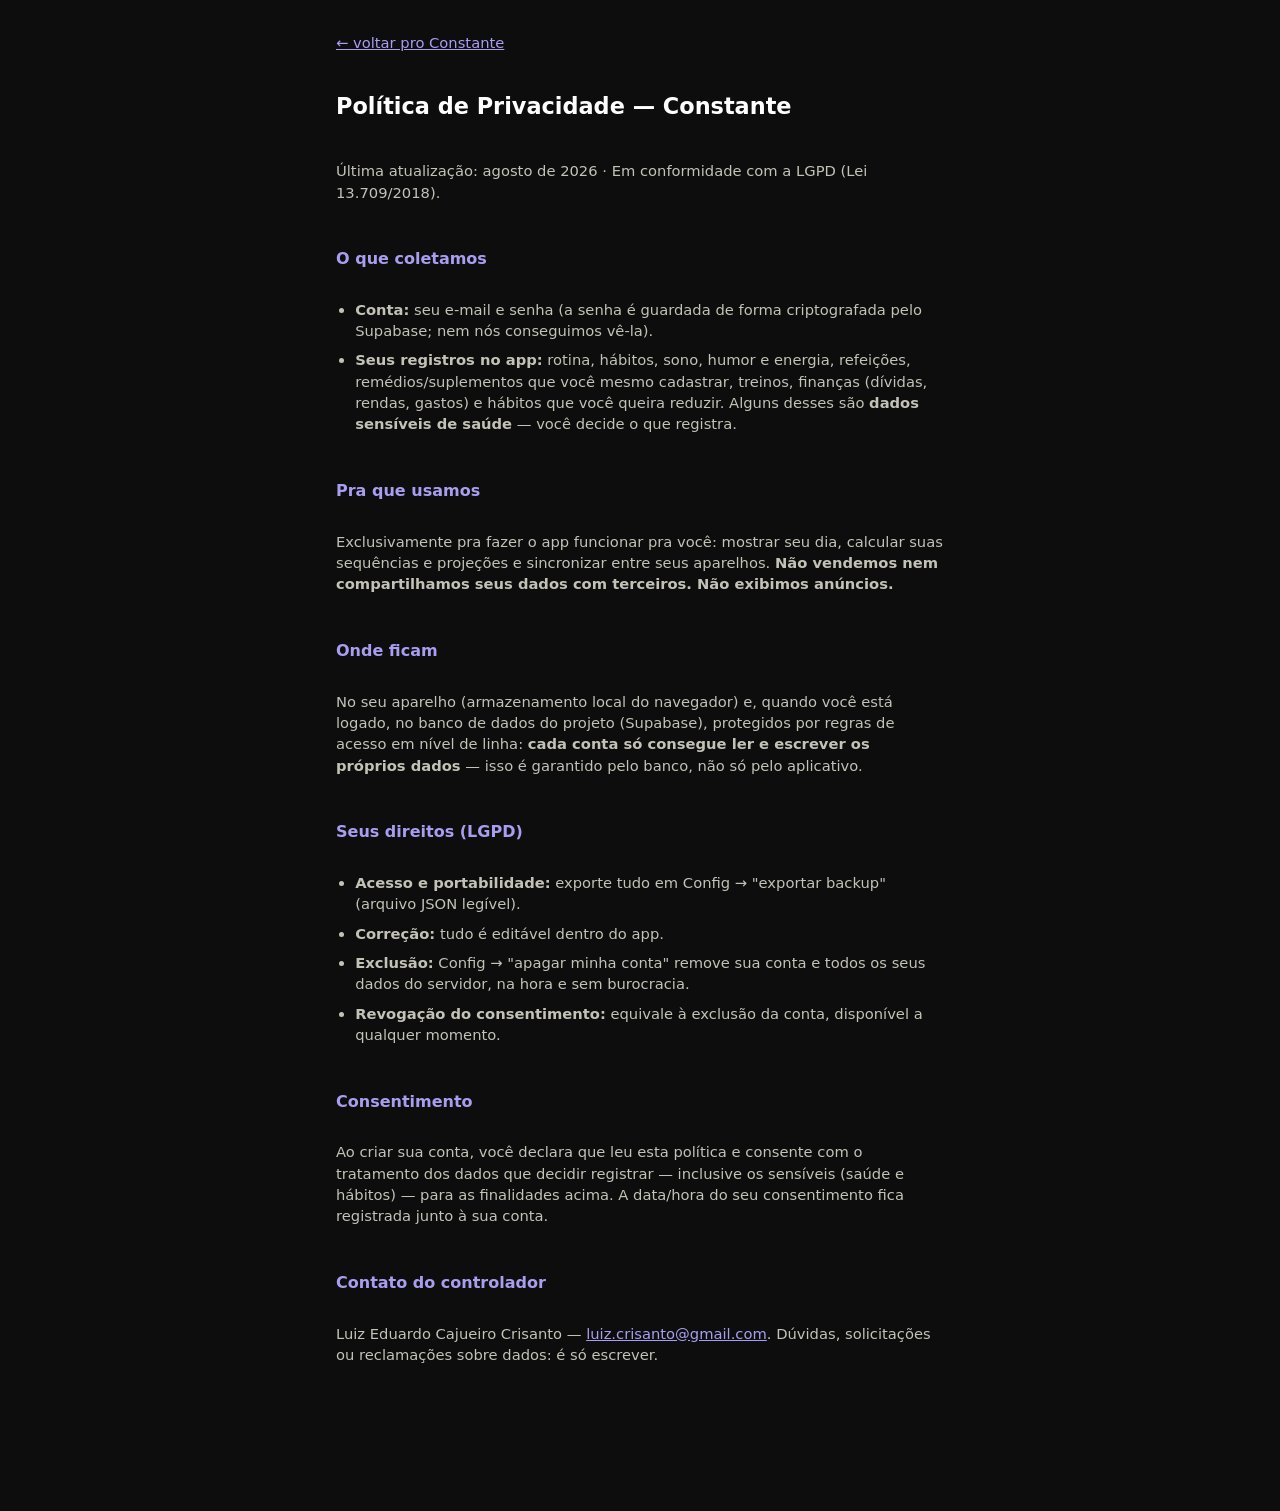
==== privacidade.html @ ffb2d867 "feat: sistema de contas multiusuário (login, LGPD e sync por usuário) - login/cadastro por e-mail e " ====
<!DOCTYPE html>
<html lang="pt-BR">
<head>
  <meta charset="UTF-8">
  <meta name="viewport" content="width=device-width, initial-scale=1.0">
  <meta name="theme-color" content="#0d0d0d">
  <title>Política de Privacidade — Constante</title>
  <link rel="icon" type="image/png" href="assets/icons/icon-192.png">
  <link rel="stylesheet" href="css/styles.css">
  <style>
    .pagina{ max-width:640px; margin:0 auto; padding:1.5rem 1rem 4rem; }
    .pagina h1{ font-size:1.4rem; margin:1rem 0; }
    .pagina h2{ font-size:1rem; margin:1.4rem 0 0.4rem; color:var(--brand-strong);
      text-transform:none; letter-spacing:0; }
    .pagina p, .pagina li{ color:var(--ink-2); font-size:0.92rem; margin:0.5rem 0; }
    .pagina ul{ margin-left:1.2rem; }
  </style>
</head>
<body>
  <main class="pagina">
    <p><a href="index.html">← voltar pro Constante</a></p>
    <h1>Política de Privacidade — Constante</h1>
    <p class="muted">Última atualização: agosto de 2026 · Em conformidade com a LGPD (Lei 13.709/2018).</p>

    <h2>O que coletamos</h2>
    <ul>
      <li><b>Conta:</b> seu e-mail e senha (a senha é guardada de forma criptografada pelo Supabase; nem nós conseguimos vê-la).</li>
      <li><b>Seus registros no app:</b> rotina, hábitos, sono, humor e energia, refeições, remédios/suplementos que você mesmo cadastrar, treinos, finanças (dívidas, rendas, gastos) e hábitos que você queira reduzir. Alguns desses são <b>dados sensíveis de saúde</b> — você decide o que registra.</li>
    </ul>

    <h2>Pra que usamos</h2>
    <p>Exclusivamente pra fazer o app funcionar pra você: mostrar seu dia, calcular suas sequências e projeções e sincronizar entre seus aparelhos. <b>Não vendemos nem compartilhamos seus dados com terceiros. Não exibimos anúncios.</b></p>

    <h2>Onde ficam</h2>
    <p>No seu aparelho (armazenamento local do navegador) e, quando você está logado, no banco de dados do projeto (Supabase), protegidos por regras de acesso em nível de linha: <b>cada conta só consegue ler e escrever os próprios dados</b> — isso é garantido pelo banco, não só pelo aplicativo.</p>

    <h2>Seus direitos (LGPD)</h2>
    <ul>
      <li><b>Acesso e portabilidade:</b> exporte tudo em Config → "exportar backup" (arquivo JSON legível).</li>
      <li><b>Correção:</b> tudo é editável dentro do app.</li>
      <li><b>Exclusão:</b> Config → "apagar minha conta" remove sua conta e todos os seus dados do servidor, na hora e sem burocracia.</li>
      <li><b>Revogação do consentimento:</b> equivale à exclusão da conta, disponível a qualquer momento.</li>
    </ul>

    <h2>Consentimento</h2>
    <p>Ao criar sua conta, você declara que leu esta política e consente com o tratamento dos dados que decidir registrar — inclusive os sensíveis (saúde e hábitos) — para as finalidades acima. A data/hora do seu consentimento fica registrada junto à sua conta.</p>

    <h2>Contato do controlador</h2>
    <p>Luiz Eduardo Cajueiro Crisanto — <a href="mailto:luiz.crisanto@gmail.com">luiz.crisanto@gmail.com</a>. Dúvidas, solicitações ou reclamações sobre dados: é só escrever.</p>
  </main>
</body>
</html>
---- css/styles.css ----
/* ============================================================
   CONSTANTE — estilos (mobile-first, GSD PRO)
   1. Reset/Base  2. Topbar  3. Navegação  4. Cartões/UI
   5. Hoje  6. Rotina  7. Dieta  8. Grana  9. Mente
   10. Config  11. Modais/SOS  12. Utilitários  13. Media queries
   ============================================================ */
@import url('variables.css');

/* ---------- 1. Reset / Base ---------- */
*,*::before,*::after{ box-sizing:border-box; margin:0; padding:0; }
html{ -webkit-text-size-adjust:100%; }
body{
  font-family:var(--font); background:var(--bg); color:var(--ink);
  line-height:1.45; min-height:100dvh;
  padding-bottom:calc(var(--nav-h) + env(safe-area-inset-bottom, 0px) + 12px);
}
img{ max-width:100%; height:auto; }
button{ font:inherit; color:inherit; background:none; border:none; cursor:pointer; }
input,select,textarea{
  font:inherit; color:var(--ink); background:var(--surface-2);
  border:1px solid var(--border); border-radius:var(--radius-sm);
  padding:0.55rem 0.7rem; width:100%;
}
input:focus,select:focus,textarea:focus,button:focus-visible{
  outline:2px solid var(--brand); outline-offset:1px;
}
h1,h2,h3{ line-height:1.2; }
a{ color:var(--brand-strong); }

/* ---------- 2. Topbar ---------- */
.topbar{
  position:sticky; top:0; z-index:40; height:var(--top-h);
  display:flex; align-items:center; gap:var(--sp-sm);
  padding:0 var(--sp-md);
  background:rgba(13,13,13,0.92); backdrop-filter:blur(10px);
  border-bottom:1px solid var(--border);
}
.topbar .logo{ font-weight:800; letter-spacing:0.4px; font-size:1.05rem; }
.topbar .logo em{ font-style:normal; color:var(--brand-strong); }
.topbar .stats{ margin-left:auto; display:flex; gap:var(--sp-sm); align-items:center; }
.pill{
  display:inline-flex; align-items:center; gap:0.3rem;
  background:var(--surface-2); border:1px solid var(--border);
  border-radius:999px; padding:0.22rem 0.65rem;
  font-size:0.82rem; font-weight:700; white-space:nowrap;
}
.pill.warn{ background:var(--warning-soft); }
.pill button{ padding:0; }

/* ---------- 3. Navegação inferior ---------- */
.bottom-nav{
  position:fixed; left:0; right:0; bottom:0; z-index:40;
  height:calc(var(--nav-h) + env(safe-area-inset-bottom, 0px));
  padding-bottom:env(safe-area-inset-bottom, 0px);
  display:flex; background:rgba(20,20,19,0.97);
  border-top:1px solid var(--border); backdrop-filter:blur(10px);
}
.bottom-nav button{
  flex:1; display:flex; flex-direction:column; align-items:center; justify-content:center;
  gap:2px; font-size:0.66rem; color:var(--ink-mute); font-weight:600;
}
.bottom-nav button .ic{ font-size:1.25rem; line-height:1; }
.bottom-nav button.ativo{ color:var(--brand-strong); }
.bottom-nav button.ativo .ic{ transform:translateY(-1px); }

/* ---------- 4. Cartões / UI ---------- */
main{ max-width:640px; margin:0 auto; padding:var(--sp-md); display:grid; gap:var(--sp-md); }
.card{
  background:var(--surface); border:1px solid var(--border);
  border-radius:var(--radius); padding:var(--sp-md);
}
.card h2{ font-size:0.8rem; text-transform:uppercase; letter-spacing:0.08em;
  color:var(--ink-mute); margin-bottom:var(--sp-sm); font-weight:700; }
.card h2 .dir{ float:right; }
.muted{ color:var(--ink-mute); font-size:0.85rem; }
.small{ font-size:0.8rem; }
.sec{ color:var(--ink-2); }
.num{ font-variant-numeric:tabular-nums; }
.linha{ display:flex; align-items:center; gap:var(--sp-sm); }
.linha .esq{ margin-right:auto; }
.chip{
  display:inline-block; border:1px solid var(--border); border-radius:999px;
  padding:0.15rem 0.6rem; font-size:0.78rem; color:var(--ink-2); background:var(--surface-2);
}
.btn{
  display:inline-flex; align-items:center; justify-content:center; gap:0.4rem;
  background:var(--brand); color:#0d0d0d; font-weight:800;
  border-radius:var(--radius-sm); padding:0.6rem 1rem; font-size:0.92rem;
}
.btn:active{ transform:scale(0.98); }
.btn.sec-btn{ background:var(--surface-2); color:var(--ink); border:1px solid var(--border); font-weight:700; }
.btn.perigo{ background:var(--critical-soft); color:#f3a1a1; border:1px solid rgba(208,59,59,0.4); }
.btn.mini{ padding:0.3rem 0.6rem; font-size:0.8rem; border-radius:8px; }
.btn.bloco{ width:100%; }
.progress{
  height:10px; background:var(--surface-3); border-radius:999px; overflow:hidden;
}
.progress > span{ display:block; height:100%; border-radius:999px;
  background:var(--brand); transition:width 0.4s ease; }
.progress.azul > span{ background:var(--series-1); }
.progress.verde > span{ background:var(--good); }
.progress.fina{ height:6px; }

/* ---------- 5. Hoje ---------- */
.saudacao h1{ font-size:1.35rem; margin-bottom:2px; }
.frase{ color:var(--ink-2); font-size:0.9rem; font-style:italic; }
.agora{
  border-left:3px solid var(--brand); padding-left:0.7rem; margin-top:var(--sp-sm);
}
.hab{
  display:flex; align-items:center; gap:0.7rem; width:100%;
  padding:0.6rem 0.4rem; border-radius:var(--radius-sm); text-align:left;
  border-bottom:1px solid var(--grid);
}
.hab:last-child{ border-bottom:none; }
.hab .ic{ font-size:1.3rem; width:2rem; text-align:center; flex:none; }
.hab .nome{ flex:1; font-weight:600; font-size:0.95rem; }
.hab .sub{ display:block; font-weight:400; font-size:0.78rem; color:var(--ink-mute); }
.hab .streak{ font-size:0.8rem; color:var(--ink-2); font-weight:700; white-space:nowrap; }
.hab .check{
  width:1.7rem; height:1.7rem; border-radius:50%; flex:none;
  border:2px solid var(--baseline); display:grid; place-items:center;
  font-size:0.95rem; color:transparent; transition:all 0.15s ease;
}
.hab.feito .check{ background:var(--good); border-color:var(--good); color:#fff; }
.hab.falhou{ opacity:0.75; }
.hab.falhou .check{ background:var(--critical-soft); border-color:var(--critical); color:var(--critical); }
.hab.feito .nome{ text-decoration:line-through; text-decoration-color:rgba(255,255,255,0.35); }
.deslize-btn{ font-size:0.72rem; color:var(--ink-mute); text-decoration:underline; padding:0.2rem; }
.grupo-titulo{ margin:0.6rem 0 0.1rem; font-size:0.75rem; color:var(--ink-mute);
  text-transform:uppercase; letter-spacing:0.06em; font-weight:700; }
.agua-controles{ display:flex; gap:var(--sp-sm); align-items:center; flex-wrap:wrap; }
.check-lista .item{ display:flex; gap:0.6rem; align-items:flex-start; width:100%;
  text-align:left; padding:0.45rem 0.2rem; border-bottom:1px solid var(--grid); }
.check-lista .item:last-child{ border-bottom:none; }
.check-lista .box{ width:1.25rem; height:1.25rem; border-radius:6px; flex:none; margin-top:2px;
  border:2px solid var(--baseline); display:grid; place-items:center; font-size:0.75rem; color:transparent; }
.check-lista .item.ok .box{ background:var(--good); border-color:var(--good); color:#fff; }
.escala{ display:flex; gap:0.4rem; }
.escala button{
  flex:1; padding:0.5rem 0; border-radius:var(--radius-sm); font-size:1.15rem;
  background:var(--surface-2); border:1px solid var(--border);
}
.escala button.sel{ background:var(--brand); border-color:var(--brand); }

/* gráfico de barras 7 dias */
.mini-chart{ display:flex; align-items:flex-end; gap:6px; height:88px; padding-top:14px; }
.mini-chart .col{ flex:1; display:flex; flex-direction:column; align-items:center; gap:4px; height:100%; justify-content:flex-end; }
.mini-chart .bar{ width:100%; max-width:26px; background:var(--series-1); border-radius:4px 4px 0 0; min-height:2px; position:relative; }
.mini-chart .bar.apagada{ background:var(--surface-3); }
.mini-chart .col .lbl{ font-size:0.66rem; color:var(--ink-mute); }
.mini-chart .col .val{ font-size:0.66rem; color:var(--ink-2); font-variant-numeric:tabular-nums; height:0.9em; }

/* ---------- 6. Rotina ---------- */
.dias-nav{ display:flex; gap:6px; overflow-x:auto; padding-bottom:4px; }
.dias-nav button{
  flex:1; min-width:3.2rem; padding:0.45rem 0.2rem; border-radius:var(--radius-sm);
  background:var(--surface-2); border:1px solid var(--border);
  font-size:0.8rem; font-weight:700; color:var(--ink-2);
}
.dias-nav button.sel{ background:var(--brand); color:#0d0d0d; border-color:var(--brand); }
.bloco{
  display:flex; gap:0.7rem; padding:0.5rem 0.3rem; border-bottom:1px solid var(--grid);
  align-items:baseline;
}
.bloco:last-child{ border-bottom:none; }
.bloco .hora{ font-variant-numeric:tabular-nums; font-size:0.8rem; color:var(--ink-mute);
  width:5.4rem; flex:none; }
.bloco .txt{ flex:1; font-size:0.92rem; }
.bloco .tag{ width:4px; align-self:stretch; border-radius:2px; flex:none; }
.bloco.agora-marca{ background:var(--surface-2); border-radius:var(--radius-sm); }
.bloco .edit{ color:var(--ink-mute); font-size:0.85rem; padding:0 0.3rem; }

/* ---------- 7. Dieta ---------- */
.refeicao-card{ border-bottom:1px solid var(--grid); padding:0.7rem 0; }
.refeicao-card:last-child{ border-bottom:none; }
.refeicao-card ul{ margin:0.3rem 0 0 1.1rem; font-size:0.88rem; color:var(--ink-2); }
.refeicao-card .subs{ margin-top:0.35rem; }
.refeicao-card .subs li{ color:var(--ink-mute); font-size:0.8rem; }
details summary{ cursor:pointer; color:var(--ink-mute); font-size:0.8rem; margin-top:0.3rem; }
.peso-chart{ width:100%; height:120px; }

/* ---------- 8. Grana ---------- */
.divida{ padding:0.6rem 0; border-bottom:1px solid var(--grid); }
.divida:last-child{ border-bottom:none; }
.divida .topo{ display:flex; align-items:baseline; gap:0.5rem; margin-bottom:0.35rem; }
.divida .topo .nome{ font-weight:700; }
.divida .topo .valores{ margin-left:auto; font-size:0.82rem; color:var(--ink-2); }
.divida.quitada .nome{ text-decoration:line-through; color:var(--ink-mute); }
.tabela{ width:100%; border-collapse:collapse; font-size:0.85rem; }
.tabela th{ text-align:left; color:var(--ink-mute); font-weight:600; font-size:0.75rem;
  text-transform:uppercase; letter-spacing:0.05em; padding:0.35rem 0.4rem;
  border-bottom:1px solid var(--baseline); }
.tabela td{ padding:0.4rem; border-bottom:1px solid var(--grid); vertical-align:top; }
.tabela td.num, .tabela th.num{ text-align:right; }
.gauge-lbl{ display:flex; justify-content:space-between; font-size:0.8rem; color:var(--ink-2); margin-bottom:4px; }

/* ---------- 9. Mente ---------- */
.sono-form{ display:grid; grid-template-columns:1fr 1fr; gap:var(--sp-sm); }
.sono-form label{ font-size:0.75rem; color:var(--ink-mute); display:block; margin-bottom:2px; }
.linha-chart{ display:flex; align-items:flex-end; gap:3px; height:64px; }
.linha-chart .b{ flex:1; background:var(--series-1); border-radius:3px 3px 0 0; min-height:2px; }
.linha-chart .b.vazio{ background:var(--surface-3); }
.conquista{ display:flex; gap:0.7rem; align-items:center; padding:0.45rem 0; border-bottom:1px solid var(--grid); }
.conquista:last-child{ border-bottom:none; }
.conquista .ic{ font-size:1.5rem; width:2.2rem; text-align:center; filter:grayscale(1); opacity:0.4; }
.conquista.ganha .ic{ filter:none; opacity:1; }
.conquista .nome{ font-weight:700; font-size:0.9rem; }
.conquista .desc{ font-size:0.78rem; color:var(--ink-mute); }

/* ---------- 10. Config ---------- */
.cfg-grid{ display:grid; grid-template-columns:1fr 1fr; gap:var(--sp-sm); }
.cfg-grid label, .campo label{ font-size:0.75rem; color:var(--ink-mute); display:block; margin-bottom:2px; }
.campo{ margin-bottom:var(--sp-sm); }
.lista-edit .item-edit{ display:flex; gap:0.5rem; align-items:center; padding:0.4rem 0;
  border-bottom:1px solid var(--grid); font-size:0.9rem; }
.lista-edit .item-edit:last-child{ border-bottom:none; }
.lista-edit .item-edit .nome{ flex:1; }

/* ---------- 11. Modais / SOS ---------- */
.modal-fundo{
  position:fixed; inset:0; z-index:60; background:rgba(0,0,0,0.65);
  display:grid; place-items:end center; backdrop-filter:blur(3px);
}
.modal{
  background:var(--surface); border:1px solid var(--border);
  border-radius:var(--radius) var(--radius) 0 0; width:100%; max-width:640px;
  max-height:88dvh; overflow-y:auto; padding:var(--sp-lg) var(--sp-md) calc(var(--sp-lg) + env(safe-area-inset-bottom,0px));
  box-shadow:var(--shadow);
}
.modal h3{ margin-bottom:var(--sp-sm); }
.modal .acoes{ display:flex; gap:var(--sp-sm); margin-top:var(--sp-md); }
.modal .acoes .btn{ flex:1; }
.sos-fab{
  position:fixed; right:14px; bottom:calc(var(--nav-h) + env(safe-area-inset-bottom,0px) + 14px);
  z-index:45; width:52px; height:52px; border-radius:50%;
  background:var(--surface-2); border:1px solid var(--border);
  font-size:1.5rem; box-shadow:var(--shadow); display:grid; place-items:center;
}
.respira{
  width:150px; height:150px; margin:var(--sp-lg) auto; border-radius:50%;
  background:radial-gradient(circle, rgba(144,133,233,0.5), rgba(144,133,233,0.12));
  display:grid; place-items:center; font-weight:800; font-size:1.05rem;
  transition:transform 3.5s ease-in-out; transform:scale(0.62);
}
.respira.inspira{ transform:scale(1); }
.toast{
  position:fixed; left:50%; transform:translateX(-50%);
  bottom:calc(var(--nav-h) + 20px); z-index:70;
  background:var(--surface-2); border:1px solid var(--border); color:var(--ink);
  border-radius:999px; padding:0.55rem 1.1rem; font-size:0.88rem; font-weight:600;
  box-shadow:var(--shadow); max-width:92vw; text-align:center;
}

/* ---------- 12. Utilitários ---------- */
.grid-2{ display:grid; grid-template-columns:1fr 1fr; gap:var(--sp-sm); }
.mt{ margin-top:var(--sp-sm); } .mt-lg{ margin-top:var(--sp-md); }
.centro{ text-align:center; }
.escondido{ display:none !important; }
.aviso{
  background:var(--warning-soft); border:1px solid rgba(250,178,25,0.35);
  border-radius:var(--radius-sm); padding:0.6rem 0.8rem; font-size:0.82rem; color:var(--ink-2);
}
.ok-box{ background:var(--good-soft); border:1px solid rgba(12,163,12,0.35);
  border-radius:var(--radius-sm); padding:0.6rem 0.8rem; font-size:0.85rem; }
.hero-num{ font-size:2rem; font-weight:800; }
.hero-sub{ font-size:0.8rem; color:var(--ink-mute); }

/* ---------- 12b. Login (modo produto) ---------- */
.modo-login .bottom-nav, .modo-login .sos-fab, .modo-login .topbar .stats,
.modo-login .topbar [data-nav="config"]{ display:none; }
.login-wrap{ max-width:400px; margin:7dvh auto 0; padding:var(--sp-md); display:grid; gap:var(--sp-md); }
.login-logo{ text-align:center; font-size:1.9rem; font-weight:800; letter-spacing:0.4px; }
.login-logo em{ font-style:normal; color:var(--brand-strong); }
.login-tag{ text-align:center; color:var(--ink-mute); font-size:0.88rem; margin-top:-0.8rem; }
.login-consent{ display:flex; gap:0.5rem; align-items:flex-start; font-size:0.8rem;
  color:var(--ink-2); margin-top:var(--sp-sm); }
.login-consent input{ width:auto; margin-top:2px; flex:none; }
.login-links{ display:flex; justify-content:space-between; font-size:0.85rem; }
.login-links button{ color:var(--brand-strong); text-decoration:underline; padding:0.2rem; }

/* ---------- 13. Media queries (mobile-first) ---------- */
@media (min-width:768px){
  main{ max-width:720px; padding:var(--sp-lg); }
  .sono-form{ grid-template-columns:repeat(4,1fr); }
  .modal-fundo{ place-items:center; }
  .modal{ border-radius:var(--radius); }
}
@media (min-width:1024px){
  main{ max-width:860px; }
}
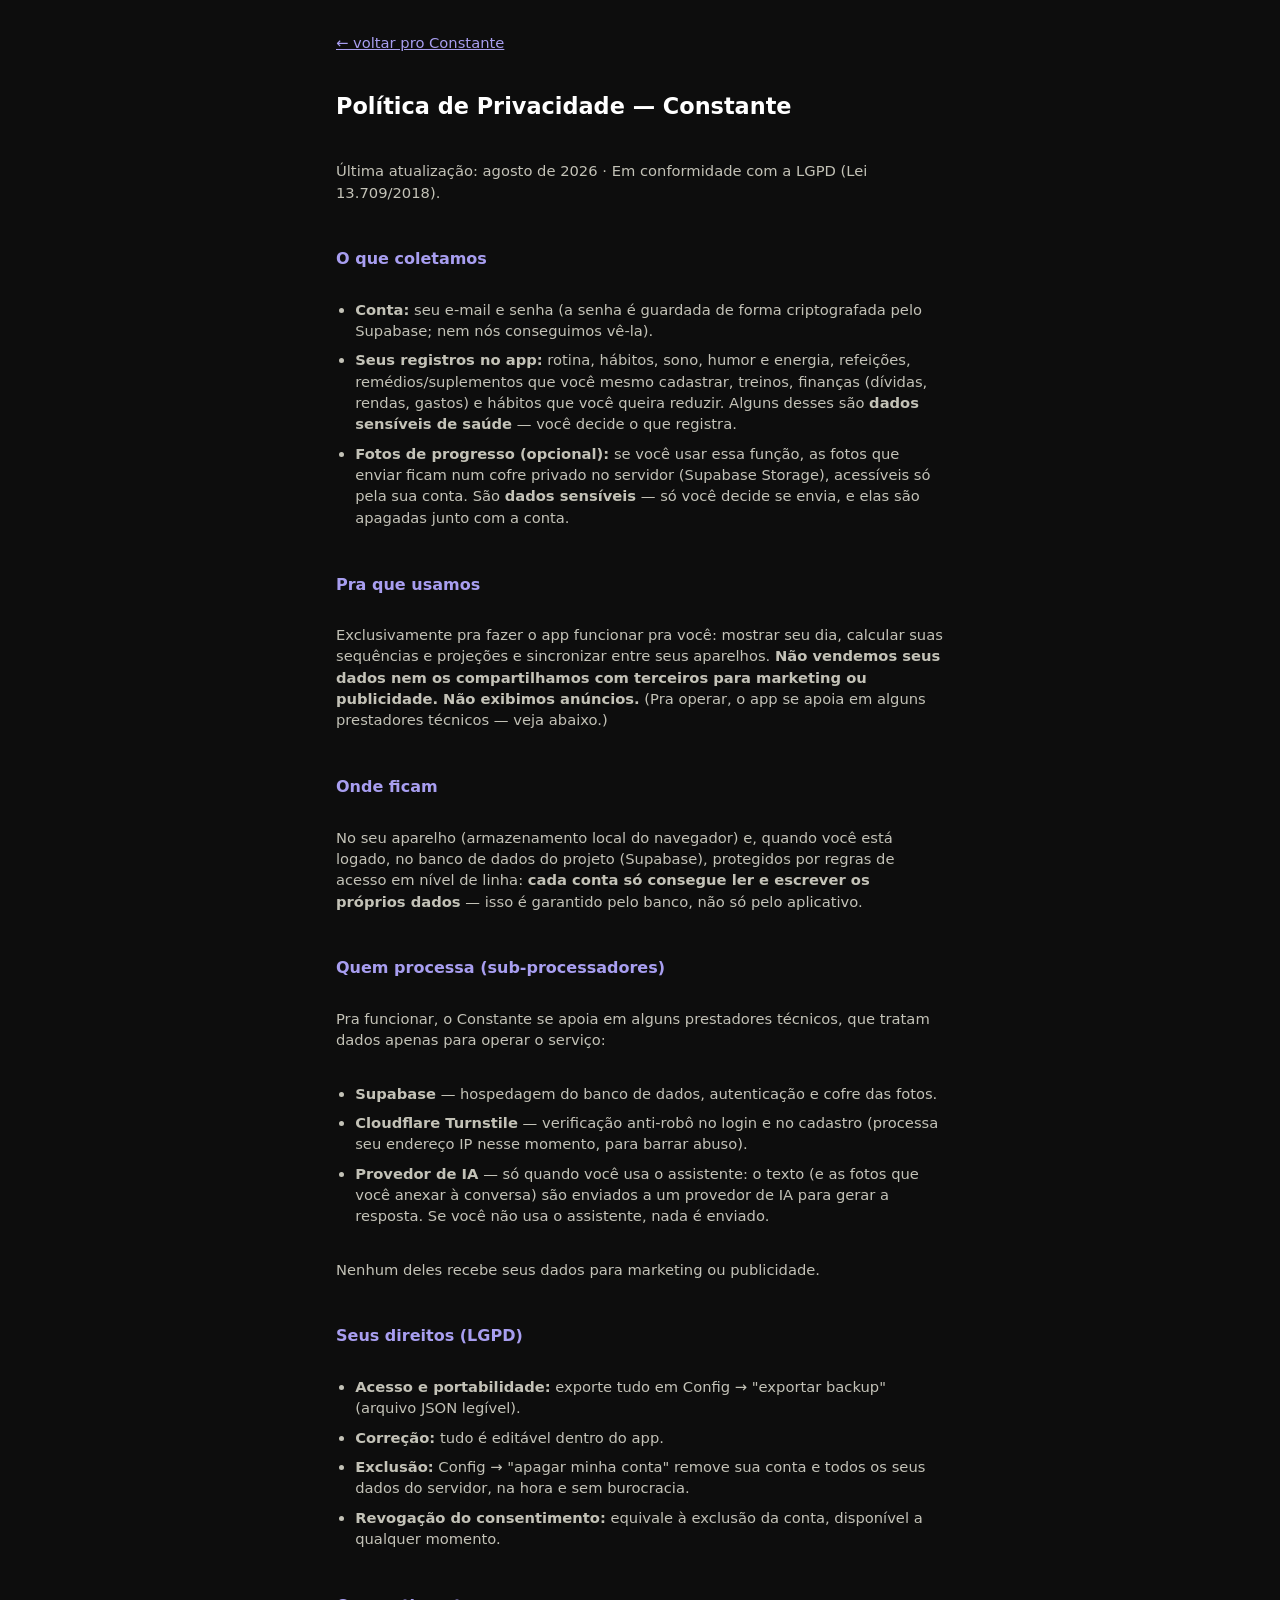
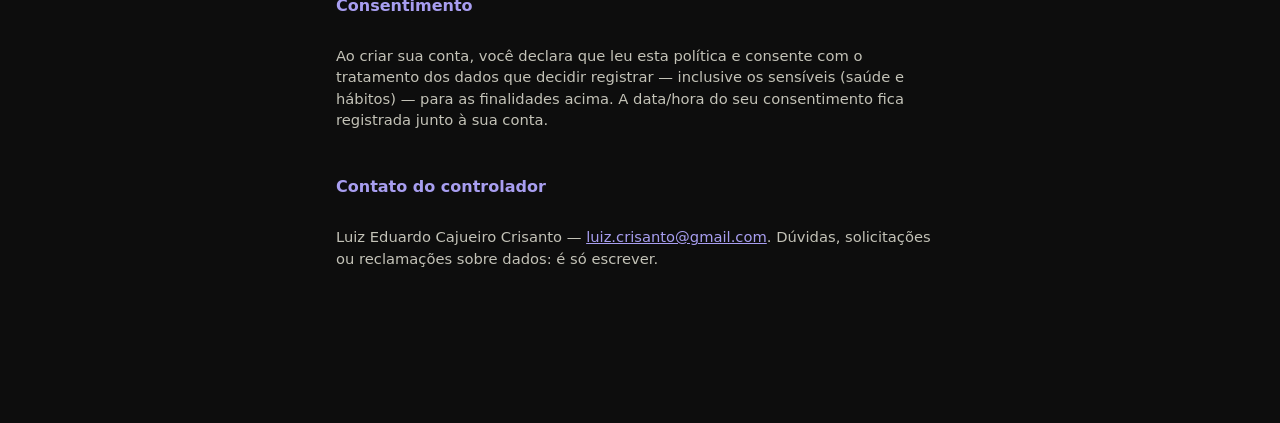
==== commit 3b7185d7: "fix critico de sync + LGPD + remove dados pessoais + polimento (v20)" ====
--- a/privacidade.html
+++ b/privacidade.html
@@ -26,13 +26,23 @@
     <ul>
       <li><b>Conta:</b> seu e-mail e senha (a senha é guardada de forma criptografada pelo Supabase; nem nós conseguimos vê-la).</li>
       <li><b>Seus registros no app:</b> rotina, hábitos, sono, humor e energia, refeições, remédios/suplementos que você mesmo cadastrar, treinos, finanças (dívidas, rendas, gastos) e hábitos que você queira reduzir. Alguns desses são <b>dados sensíveis de saúde</b> — você decide o que registra.</li>
+      <li><b>Fotos de progresso (opcional):</b> se você usar essa função, as fotos que enviar ficam num cofre privado no servidor (Supabase Storage), acessíveis só pela sua conta. São <b>dados sensíveis</b> — só você decide se envia, e elas são apagadas junto com a conta.</li>
     </ul>
 
     <h2>Pra que usamos</h2>
-    <p>Exclusivamente pra fazer o app funcionar pra você: mostrar seu dia, calcular suas sequências e projeções e sincronizar entre seus aparelhos. <b>Não vendemos nem compartilhamos seus dados com terceiros. Não exibimos anúncios.</b></p>
+    <p>Exclusivamente pra fazer o app funcionar pra você: mostrar seu dia, calcular suas sequências e projeções e sincronizar entre seus aparelhos. <b>Não vendemos seus dados nem os compartilhamos com terceiros para marketing ou publicidade. Não exibimos anúncios.</b> (Pra operar, o app se apoia em alguns prestadores técnicos — veja abaixo.)</p>
 
     <h2>Onde ficam</h2>
     <p>No seu aparelho (armazenamento local do navegador) e, quando você está logado, no banco de dados do projeto (Supabase), protegidos por regras de acesso em nível de linha: <b>cada conta só consegue ler e escrever os próprios dados</b> — isso é garantido pelo banco, não só pelo aplicativo.</p>
+
+    <h2>Quem processa (sub-processadores)</h2>
+    <p>Pra funcionar, o Constante se apoia em alguns prestadores técnicos, que tratam dados apenas para operar o serviço:</p>
+    <ul>
+      <li><b>Supabase</b> — hospedagem do banco de dados, autenticação e cofre das fotos.</li>
+      <li><b>Cloudflare Turnstile</b> — verificação anti-robô no login e no cadastro (processa seu endereço IP nesse momento, para barrar abuso).</li>
+      <li><b>Provedor de IA</b> — só quando você usa o assistente: o texto (e as fotos que você anexar à conversa) são enviados a um provedor de IA para gerar a resposta. Se você não usa o assistente, nada é enviado.</li>
+    </ul>
+    <p>Nenhum deles recebe seus dados para marketing ou publicidade.</p>
 
     <h2>Seus direitos (LGPD)</h2>
     <ul>
--- a/css/styles.css
+++ b/css/styles.css
@@ -1,18 +1,11 @@
-/* ============================================================
-   CONSTANTE — estilos (mobile-first, GSD PRO)
-   1. Reset/Base  2. Topbar  3. Navegação  4. Cartões/UI
-   5. Hoje  6. Rotina  7. Dieta  8. Grana  9. Mente
-   10. Config  11. Modais/SOS  12. Utilitários  13. Media queries
-   ============================================================ */
 @import url('variables.css');
 
-/* ---------- 1. Reset / Base ---------- */
 *,*::before,*::after{ box-sizing:border-box; margin:0; padding:0; }
 html{ -webkit-text-size-adjust:100%; }
 body{
   font-family:var(--font); background:var(--bg); color:var(--ink);
   line-height:1.45; min-height:100dvh;
-  padding-bottom:calc(var(--nav-h) + env(safe-area-inset-bottom, 0px) + 12px);
+  padding-bottom:calc(var(--nav-h) + env(safe-area-inset-bottom, 0px) + 20px);
 }
 img{ max-width:100%; height:auto; }
 button{ font:inherit; color:inherit; background:none; border:none; cursor:pointer; }
@@ -27,12 +20,11 @@
 h1,h2,h3{ line-height:1.2; }
 a{ color:var(--brand-strong); }
 
-/* ---------- 2. Topbar ---------- */
 .topbar{
   position:sticky; top:0; z-index:40; height:var(--top-h);
   display:flex; align-items:center; gap:var(--sp-sm);
   padding:0 var(--sp-md);
-  background:rgba(13,13,13,0.92); backdrop-filter:blur(10px);
+  background:var(--bg);
   border-bottom:1px solid var(--border);
 }
 .topbar .logo{ font-weight:800; letter-spacing:0.4px; font-size:1.05rem; }
@@ -47,14 +39,17 @@
 .pill.warn{ background:var(--warning-soft); }
 .pill button{ padding:0; }
 
-/* ---------- 3. Navegação inferior ---------- */
 .bottom-nav{
   position:fixed; left:0; right:0; bottom:0; z-index:40;
   height:calc(var(--nav-h) + env(safe-area-inset-bottom, 0px));
   padding-bottom:env(safe-area-inset-bottom, 0px);
-  display:flex; background:rgba(20,20,19,0.97);
-  border-top:1px solid var(--border); backdrop-filter:blur(10px);
-}
+  display:flex; background:var(--surface);
+  border-top:1px solid var(--border);
+  transition:transform 0.2s ease;
+}
+/* teclado do celular aberto → esconde a barra pra não cobrir o campo */
+body.teclado-aberto .bottom-nav{ transform:translateY(110%); }
+body.teclado-aberto .sos-fab{ display:none; }
 .bottom-nav button{
   flex:1; display:flex; flex-direction:column; align-items:center; justify-content:center;
   gap:2px; font-size:0.66rem; color:var(--ink-mute); font-weight:600;
@@ -63,7 +58,6 @@
 .bottom-nav button.ativo{ color:var(--brand-strong); }
 .bottom-nav button.ativo .ic{ transform:translateY(-1px); }
 
-/* ---------- 4. Cartões / UI ---------- */
 main{ max-width:640px; margin:0 auto; padding:var(--sp-md); display:grid; gap:var(--sp-md); }
 .card{
   background:var(--surface); border:1px solid var(--border);
@@ -101,7 +95,6 @@
 .progress.verde > span{ background:var(--good); }
 .progress.fina{ height:6px; }
 
-/* ---------- 5. Hoje ---------- */
 .saudacao h1{ font-size:1.35rem; margin-bottom:2px; }
 .frase{ color:var(--ink-2); font-size:0.9rem; font-style:italic; }
 .agora{
@@ -143,7 +136,6 @@
 }
 .escala button.sel{ background:var(--brand); border-color:var(--brand); }
 
-/* gráfico de barras 7 dias */
 .mini-chart{ display:flex; align-items:flex-end; gap:6px; height:88px; padding-top:14px; }
 .mini-chart .col{ flex:1; display:flex; flex-direction:column; align-items:center; gap:4px; height:100%; justify-content:flex-end; }
 .mini-chart .bar{ width:100%; max-width:26px; background:var(--series-1); border-radius:4px 4px 0 0; min-height:2px; position:relative; }
@@ -151,7 +143,6 @@
 .mini-chart .col .lbl{ font-size:0.66rem; color:var(--ink-mute); }
 .mini-chart .col .val{ font-size:0.66rem; color:var(--ink-2); font-variant-numeric:tabular-nums; height:0.9em; }
 
-/* ---------- 6. Rotina ---------- */
 .dias-nav{ display:flex; gap:6px; overflow-x:auto; padding-bottom:4px; }
 .dias-nav button{
   flex:1; min-width:3.2rem; padding:0.45rem 0.2rem; border-radius:var(--radius-sm);
@@ -171,7 +162,6 @@
 .bloco.agora-marca{ background:var(--surface-2); border-radius:var(--radius-sm); }
 .bloco .edit{ color:var(--ink-mute); font-size:0.85rem; padding:0 0.3rem; }
 
-/* ---------- 7. Dieta ---------- */
 .refeicao-card{ border-bottom:1px solid var(--grid); padding:0.7rem 0; }
 .refeicao-card:last-child{ border-bottom:none; }
 .refeicao-card ul{ margin:0.3rem 0 0 1.1rem; font-size:0.88rem; color:var(--ink-2); }
@@ -180,7 +170,6 @@
 details summary{ cursor:pointer; color:var(--ink-mute); font-size:0.8rem; margin-top:0.3rem; }
 .peso-chart{ width:100%; height:120px; }
 
-/* ---------- 8. Grana ---------- */
 .divida{ padding:0.6rem 0; border-bottom:1px solid var(--grid); }
 .divida:last-child{ border-bottom:none; }
 .divida .topo{ display:flex; align-items:baseline; gap:0.5rem; margin-bottom:0.35rem; }
@@ -195,7 +184,6 @@
 .tabela td.num, .tabela th.num{ text-align:right; }
 .gauge-lbl{ display:flex; justify-content:space-between; font-size:0.8rem; color:var(--ink-2); margin-bottom:4px; }
 
-/* ---------- 9. Mente ---------- */
 .sono-form{ display:grid; grid-template-columns:1fr 1fr; gap:var(--sp-sm); }
 .sono-form label{ font-size:0.75rem; color:var(--ink-mute); display:block; margin-bottom:2px; }
 .linha-chart{ display:flex; align-items:flex-end; gap:3px; height:64px; }
@@ -208,7 +196,6 @@
 .conquista .nome{ font-weight:700; font-size:0.9rem; }
 .conquista .desc{ font-size:0.78rem; color:var(--ink-mute); }
 
-/* ---------- 10. Config ---------- */
 .cfg-grid{ display:grid; grid-template-columns:1fr 1fr; gap:var(--sp-sm); }
 .cfg-grid label, .campo label{ font-size:0.75rem; color:var(--ink-mute); display:block; margin-bottom:2px; }
 .campo{ margin-bottom:var(--sp-sm); }
@@ -217,7 +204,6 @@
 .lista-edit .item-edit:last-child{ border-bottom:none; }
 .lista-edit .item-edit .nome{ flex:1; }
 
-/* ---------- 11. Modais / SOS ---------- */
 .modal-fundo{
   position:fixed; inset:0; z-index:60; background:rgba(0,0,0,0.65);
   display:grid; place-items:end center; backdrop-filter:blur(3px);
@@ -252,7 +238,6 @@
   box-shadow:var(--shadow); max-width:92vw; text-align:center;
 }
 
-/* ---------- 12. Utilitários ---------- */
 .grid-2{ display:grid; grid-template-columns:1fr 1fr; gap:var(--sp-sm); }
 .mt{ margin-top:var(--sp-sm); } .mt-lg{ margin-top:var(--sp-md); }
 .centro{ text-align:center; }
@@ -266,7 +251,6 @@
 .hero-num{ font-size:2rem; font-weight:800; }
 .hero-sub{ font-size:0.8rem; color:var(--ink-mute); }
 
-/* ---------- 12b. Login (modo produto) ---------- */
 .modo-login .bottom-nav, .modo-login .sos-fab, .modo-login .topbar .stats,
 .modo-login .topbar [data-nav="config"]{ display:none; }
 .login-wrap{ max-width:400px; margin:7dvh auto 0; padding:var(--sp-md); display:grid; gap:var(--sp-md); }
@@ -279,7 +263,6 @@
 .login-links{ display:flex; justify-content:space-between; font-size:0.85rem; }
 .login-links button{ color:var(--brand-strong); text-decoration:underline; padding:0.2rem; }
 
-/* ---------- 13. Media queries (mobile-first) ---------- */
 @media (min-width:768px){
   main{ max-width:720px; padding:var(--sp-lg); }
   .sono-form{ grid-template-columns:repeat(4,1fr); }
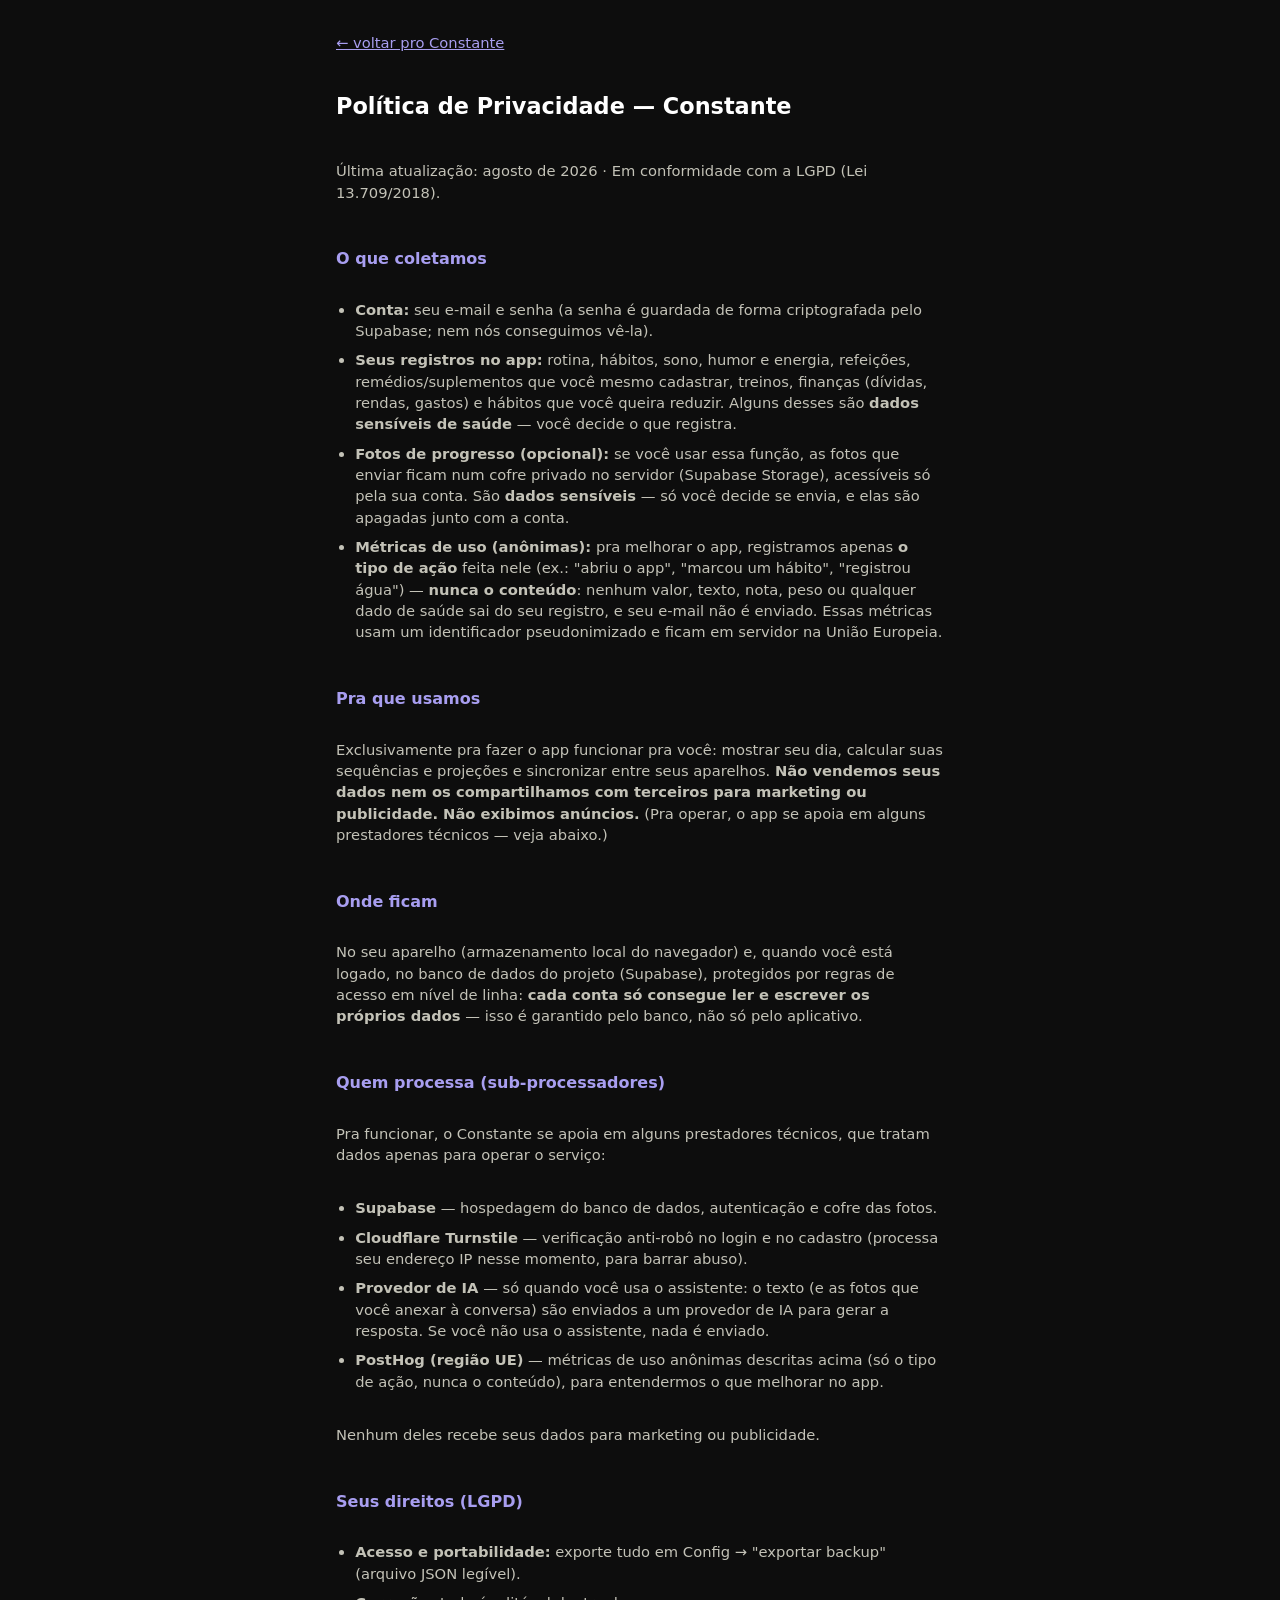
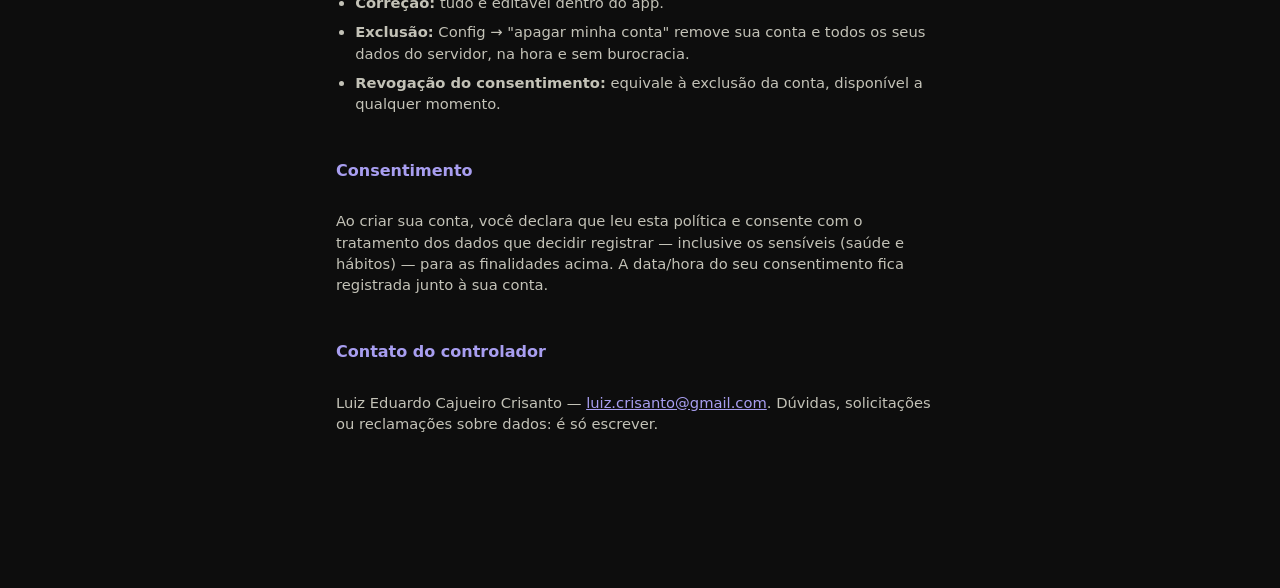
==== commit 45fbc41a: "v30: central de novidades, metricas de uso e assistente mais barato" -m "- Card 'Novidades' no Hoje " ====
--- a/privacidade.html
+++ b/privacidade.html
@@ -27,6 +27,7 @@
       <li><b>Conta:</b> seu e-mail e senha (a senha é guardada de forma criptografada pelo Supabase; nem nós conseguimos vê-la).</li>
       <li><b>Seus registros no app:</b> rotina, hábitos, sono, humor e energia, refeições, remédios/suplementos que você mesmo cadastrar, treinos, finanças (dívidas, rendas, gastos) e hábitos que você queira reduzir. Alguns desses são <b>dados sensíveis de saúde</b> — você decide o que registra.</li>
       <li><b>Fotos de progresso (opcional):</b> se você usar essa função, as fotos que enviar ficam num cofre privado no servidor (Supabase Storage), acessíveis só pela sua conta. São <b>dados sensíveis</b> — só você decide se envia, e elas são apagadas junto com a conta.</li>
+      <li><b>Métricas de uso (anônimas):</b> pra melhorar o app, registramos apenas <b>o tipo de ação</b> feita nele (ex.: "abriu o app", "marcou um hábito", "registrou água") — <b>nunca o conteúdo</b>: nenhum valor, texto, nota, peso ou qualquer dado de saúde sai do seu registro, e seu e-mail não é enviado. Essas métricas usam um identificador pseudonimizado e ficam em servidor na União Europeia.</li>
     </ul>
 
     <h2>Pra que usamos</h2>
@@ -41,6 +42,7 @@
       <li><b>Supabase</b> — hospedagem do banco de dados, autenticação e cofre das fotos.</li>
       <li><b>Cloudflare Turnstile</b> — verificação anti-robô no login e no cadastro (processa seu endereço IP nesse momento, para barrar abuso).</li>
       <li><b>Provedor de IA</b> — só quando você usa o assistente: o texto (e as fotos que você anexar à conversa) são enviados a um provedor de IA para gerar a resposta. Se você não usa o assistente, nada é enviado.</li>
+      <li><b>PostHog (região UE)</b> — métricas de uso anônimas descritas acima (só o tipo de ação, nunca o conteúdo), para entendermos o que melhorar no app.</li>
     </ul>
     <p>Nenhum deles recebe seus dados para marketing ou publicidade.</p>
 
